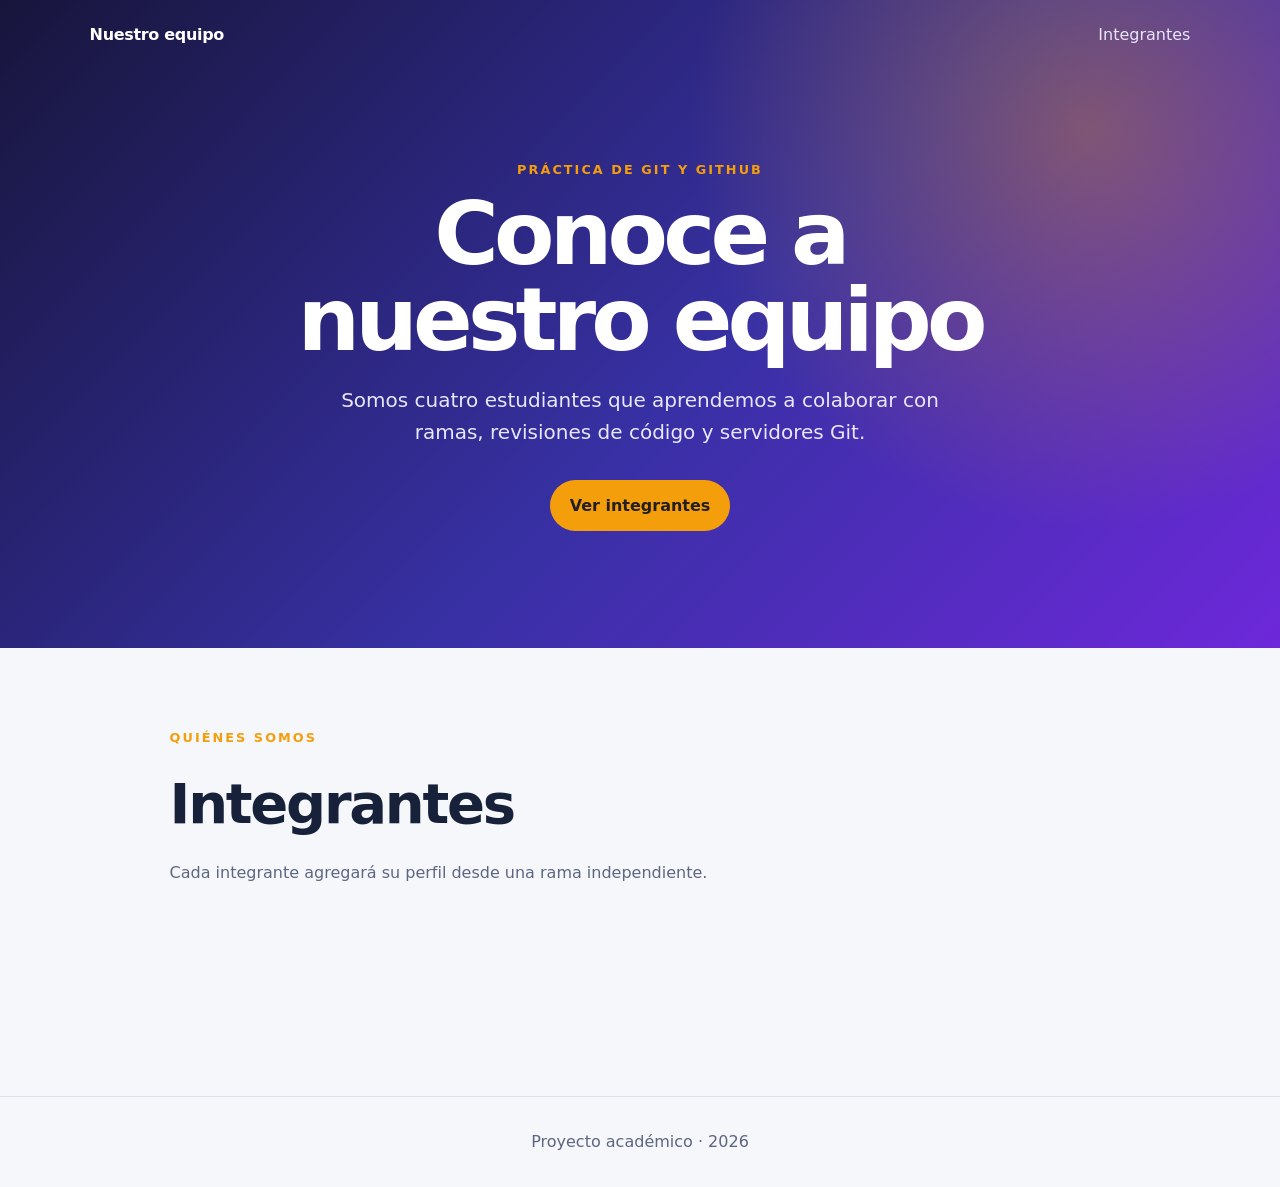
==== index.html @ dce3d2b5 "Agrega estructura base de la página" ====
<!doctype html>
<html lang="es">
<head>
  <meta charset="utf-8">
  <meta name="viewport" content="width=device-width, initial-scale=1">
  <meta name="description" content="Página de presentación de nuestro equipo de trabajo.">
  <title>Página del equipo</title>
  <link rel="stylesheet" href="styles.css">
</head>
<body>
  <header class="hero">
    <nav class="nav" aria-label="Navegación principal">
      <a class="brand" href="index.html">Nuestro equipo</a>
      <a class="nav-link" href="#integrantes">Integrantes</a>
    </nav>

    <div class="hero-content">
      <p class="eyebrow">Práctica de Git y GitHub</p>
      <h1>Conoce a nuestro equipo</h1>
      <p class="intro">Somos cuatro estudiantes que aprendemos a colaborar con ramas, revisiones de código y servidores Git.</p>
      <a class="button" href="#integrantes">Ver integrantes</a>
    </div>
  </header>

  <main>
    <section class="team" aria-labelledby="team-title">
      <div class="section-heading">
        <p class="eyebrow">Quiénes somos</p>
        <h2 id="team-title">Integrantes</h2>
        <p>Cada integrante agregará su perfil desde una rama independiente.</p>
      </div>

      <ul id="integrantes" class="member-grid">
        <!-- Cada integrante agregará aquí el enlace a su página. -->
      </ul>
    </section>
  </main>

  <footer>
    <p>Proyecto académico · <span id="year">2026</span></p>
  </footer>
</body>
</html>
---- styles.css ----
:root {
  --ink: #17213a;
  --muted: #5d6680;
  --paper: #f6f7fb;
  --surface: #ffffff;
  --primary: #4f46e5;
  --primary-dark: #3730a3;
  --accent: #f59e0b;
  --line: #dde1eb;
  --shadow: 0 18px 50px rgba(23, 33, 58, 0.12);
}

* {
  box-sizing: border-box;
}

html {
  scroll-behavior: smooth;
}

body {
  margin: 0;
  color: var(--ink);
  background: var(--paper);
  font-family: Inter, ui-sans-serif, system-ui, -apple-system, BlinkMacSystemFont, "Segoe UI", sans-serif;
  line-height: 1.6;
}

a {
  color: inherit;
}

.hero {
  min-height: 72vh;
  padding: 0 7vw 5rem;
  color: #fff;
  background:
    radial-gradient(circle at 85% 20%, rgba(245, 158, 11, 0.35), transparent 25rem),
    linear-gradient(135deg, #17153b 0%, var(--primary-dark) 55%, #6d28d9 100%);
}

.nav {
  display: flex;
  align-items: center;
  justify-content: space-between;
  max-width: 1120px;
  margin: 0 auto;
  padding: 1.4rem 0;
}

.brand,
.nav-link {
  text-decoration: none;
}

.brand {
  font-weight: 800;
  letter-spacing: -0.02em;
}

.nav-link {
  color: #e9e7ff;
}

.hero-content {
  max-width: 780px;
  margin: 10vh auto 0;
  text-align: center;
}

.eyebrow {
  margin: 0 0 0.65rem;
  color: var(--accent);
  font-size: 0.8rem;
  font-weight: 800;
  letter-spacing: 0.16em;
  text-transform: uppercase;
}

h1,
h2,
h3,
p {
  margin-top: 0;
}

h1 {
  margin-bottom: 1.25rem;
  font-size: clamp(2.75rem, 8vw, 5.5rem);
  line-height: 0.98;
  letter-spacing: -0.055em;
}

.intro {
  max-width: 650px;
  margin: 0 auto 2rem;
  color: #e9e7ff;
  font-size: clamp(1rem, 2.5vw, 1.25rem);
}

.button {
  display: inline-block;
  padding: 0.8rem 1.2rem;
  color: #231f20;
  background: var(--accent);
  border-radius: 999px;
  font-weight: 800;
  text-decoration: none;
  transition: transform 160ms ease, box-shadow 160ms ease;
}

.button:hover,
.button:focus-visible {
  box-shadow: 0 10px 30px rgba(245, 158, 11, 0.28);
  transform: translateY(-2px);
}

.team {
  max-width: 1120px;
  min-height: 28rem;
  margin: 0 auto;
  padding: 5rem 7vw;
}

.section-heading {
  max-width: 680px;
  margin-bottom: 2.5rem;
}

.section-heading h2 {
  margin-bottom: 0.75rem;
  font-size: clamp(2rem, 5vw, 3.5rem);
  letter-spacing: -0.04em;
}

.section-heading > p:last-child {
  color: var(--muted);
}

.member-grid {
  display: grid;
  grid-template-columns: repeat(auto-fit, minmax(220px, 1fr));
  gap: 1.25rem;
  margin: 0;
  padding: 0;
  list-style: none;
}

.member-card a {
  display: block;
  min-height: 11rem;
  padding: 1.5rem;
  background: var(--surface);
  border: 1px solid var(--line);
  border-radius: 1.25rem;
  box-shadow: var(--shadow);
  text-decoration: none;
  transition: border-color 160ms ease, transform 160ms ease;
}

.member-card a:hover,
.member-card a:focus-visible {
  border-color: var(--primary);
  transform: translateY(-4px);
}

.member-card .emoji {
  display: block;
  margin-bottom: 1.25rem;
  font-size: 2rem;
}

.profile {
  display: grid;
  place-items: center;
  min-height: 100vh;
  padding: 2rem;
  background:
    radial-gradient(circle at 20% 15%, rgba(79, 70, 229, 0.15), transparent 24rem),
    var(--paper);
}

.profile-card {
  width: min(680px, 100%);
  padding: clamp(2rem, 7vw, 4rem);
  background: var(--surface);
  border: 1px solid var(--line);
  border-radius: 1.5rem;
  box-shadow: var(--shadow);
}

.profile-emoji {
  font-size: 4rem;
}

.profile-card h1 {
  color: var(--ink);
  font-size: clamp(2.25rem, 8vw, 4rem);
}

.profile-list {
  padding-left: 1.2rem;
}

.back-link {
  display: inline-block;
  margin-top: 1rem;
  color: var(--primary-dark);
  font-weight: 800;
}

footer {
  padding: 2rem 7vw;
  color: var(--muted);
  border-top: 1px solid var(--line);
  text-align: center;
}

footer p {
  margin: 0;
}

@media (max-width: 560px) {
  .hero {
    padding-inline: 1.25rem;
  }

  .team {
    padding-inline: 1.25rem;
  }
}
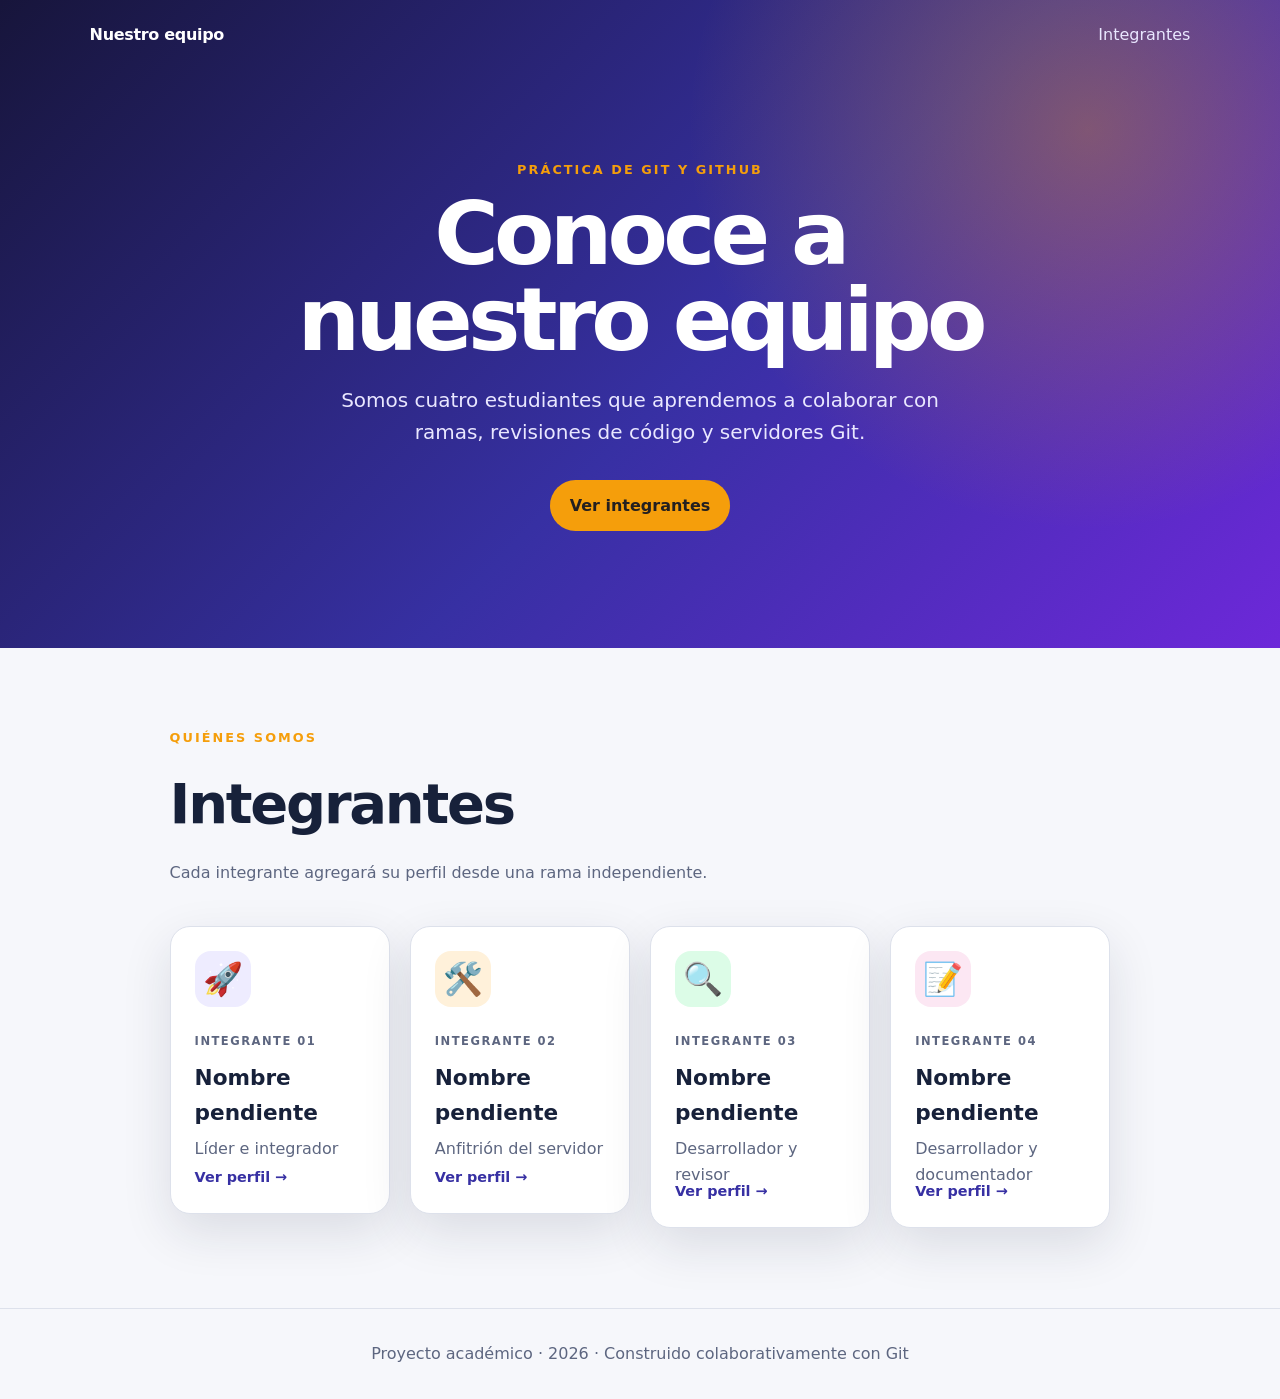
==== commit 08da0ef9: "Agrega perfiles provisionales de los integrantes" ====
--- a/index.html
+++ b/index.html
@@ -31,14 +31,48 @@
       </div>
 
       <ul id="integrantes" class="member-grid">
-        <!-- Cada integrante agregará aquí el enlace a su página. -->
+        <li class="member-card member-card--violet">
+          <a href="integrante-1.html">
+            <span class="emoji" aria-hidden="true">🚀</span>
+            <span class="member-number">Integrante 01</span>
+            <h3>Nombre pendiente</h3>
+            <p>Líder e integrador</p>
+            <span class="card-link">Ver perfil <span aria-hidden="true">→</span></span>
+          </a>
+        </li>
+        <li class="member-card member-card--orange">
+          <a href="integrante-2.html">
+            <span class="emoji" aria-hidden="true">🛠️</span>
+            <span class="member-number">Integrante 02</span>
+            <h3>Nombre pendiente</h3>
+            <p>Anfitrión del servidor</p>
+            <span class="card-link">Ver perfil <span aria-hidden="true">→</span></span>
+          </a>
+        </li>
+        <li class="member-card member-card--green">
+          <a href="integrante-3.html">
+            <span class="emoji" aria-hidden="true">🔍</span>
+            <span class="member-number">Integrante 03</span>
+            <h3>Nombre pendiente</h3>
+            <p>Desarrollador y revisor</p>
+            <span class="card-link">Ver perfil <span aria-hidden="true">→</span></span>
+          </a>
+        </li>
+        <li class="member-card member-card--pink">
+          <a href="integrante-4.html">
+            <span class="emoji" aria-hidden="true">📝</span>
+            <span class="member-number">Integrante 04</span>
+            <h3>Nombre pendiente</h3>
+            <p>Desarrollador y documentador</p>
+            <span class="card-link">Ver perfil <span aria-hidden="true">→</span></span>
+          </a>
+        </li>
       </ul>
     </section>
   </main>
 
   <footer>
-    <p>Proyecto académico · <span id="year">2026</span></p>
+    <p>Proyecto académico · 2026 · Construido colaborativamente con Git</p>
   </footer>
 </body>
 </html>
-
--- a/styles.css
+++ b/styles.css
@@ -147,8 +147,9 @@
 }
 
 .member-card a {
+  position: relative;
   display: block;
-  min-height: 11rem;
+  min-height: 18rem;
   padding: 1.5rem;
   background: var(--surface);
   border: 1px solid var(--line);
@@ -165,9 +166,54 @@
 }
 
 .member-card .emoji {
-  display: block;
+  display: grid;
+  width: 3.5rem;
+  height: 3.5rem;
+  place-items: center;
   margin-bottom: 1.25rem;
+  background: #eeecff;
+  border-radius: 1rem;
   font-size: 2rem;
+  line-height: 1.2;
+}
+
+.member-card--orange .emoji {
+  background: #fff1da;
+}
+
+.member-card--green .emoji {
+  background: #dcfce7;
+}
+
+.member-card--pink .emoji {
+  background: #fce7f3;
+}
+
+.member-number {
+  color: var(--muted);
+  font-size: 0.72rem;
+  font-weight: 800;
+  letter-spacing: 0.13em;
+  text-transform: uppercase;
+}
+
+.member-card h3 {
+  margin: 0.55rem 0 0.35rem;
+  font-size: 1.35rem;
+}
+
+.member-card p {
+  color: var(--muted);
+}
+
+.card-link {
+  position: absolute;
+  right: 1.5rem;
+  bottom: 1.5rem;
+  left: 1.5rem;
+  color: var(--primary-dark);
+  font-size: 0.9rem;
+  font-weight: 800;
 }
 
 .profile {
@@ -189,6 +235,18 @@
   box-shadow: var(--shadow);
 }
 
+.profile-card--orange {
+  --profile-accent: #c2410c;
+}
+
+.profile-card--green {
+  --profile-accent: #15803d;
+}
+
+.profile-card--pink {
+  --profile-accent: #be185d;
+}
+
 .profile-emoji {
   font-size: 4rem;
 }
@@ -196,6 +254,74 @@
 .profile-card h1 {
   color: var(--ink);
   font-size: clamp(2.25rem, 8vw, 4rem);
+}
+
+.profile-card .eyebrow,
+.profile-card .back-link {
+  color: var(--profile-accent, var(--primary-dark));
+}
+
+.profile-summary {
+  margin-bottom: 2rem;
+  color: var(--muted);
+  font-size: 1.05rem;
+}
+
+.profile-grid {
+  display: grid;
+  grid-template-columns: repeat(2, minmax(0, 1fr));
+  gap: 1rem;
+  margin: 2rem 0;
+}
+
+.profile-detail {
+  padding: 1rem;
+  background: var(--paper);
+  border: 1px solid var(--line);
+  border-radius: 1rem;
+}
+
+.profile-detail span {
+  display: block;
+  margin-bottom: 0.35rem;
+  color: var(--muted);
+  font-size: 0.72rem;
+  font-weight: 800;
+  letter-spacing: 0.1em;
+  text-transform: uppercase;
+}
+
+.profile-detail strong {
+  font-size: 1rem;
+}
+
+.projects {
+  margin-top: 2rem;
+  padding-top: 1.5rem;
+  border-top: 1px solid var(--line);
+}
+
+.projects h2 {
+  margin-bottom: 0.75rem;
+  font-size: 1.25rem;
+}
+
+.project-tags {
+  display: flex;
+  flex-wrap: wrap;
+  gap: 0.5rem;
+  margin: 0;
+  padding: 0;
+  list-style: none;
+}
+
+.project-tags li {
+  padding: 0.45rem 0.75rem;
+  color: var(--primary-dark);
+  background: #eeecff;
+  border-radius: 999px;
+  font-size: 0.85rem;
+  font-weight: 700;
 }
 
 .profile-list {
@@ -228,5 +354,23 @@
   .team {
     padding-inline: 1.25rem;
   }
-}
-
+
+  .profile {
+    padding: 1rem;
+  }
+
+  .profile-grid {
+    grid-template-columns: 1fr;
+  }
+}
+
+@media (prefers-reduced-motion: reduce) {
+  html {
+    scroll-behavior: auto;
+  }
+
+  .button,
+  .member-card a {
+    transition: none;
+  }
+}
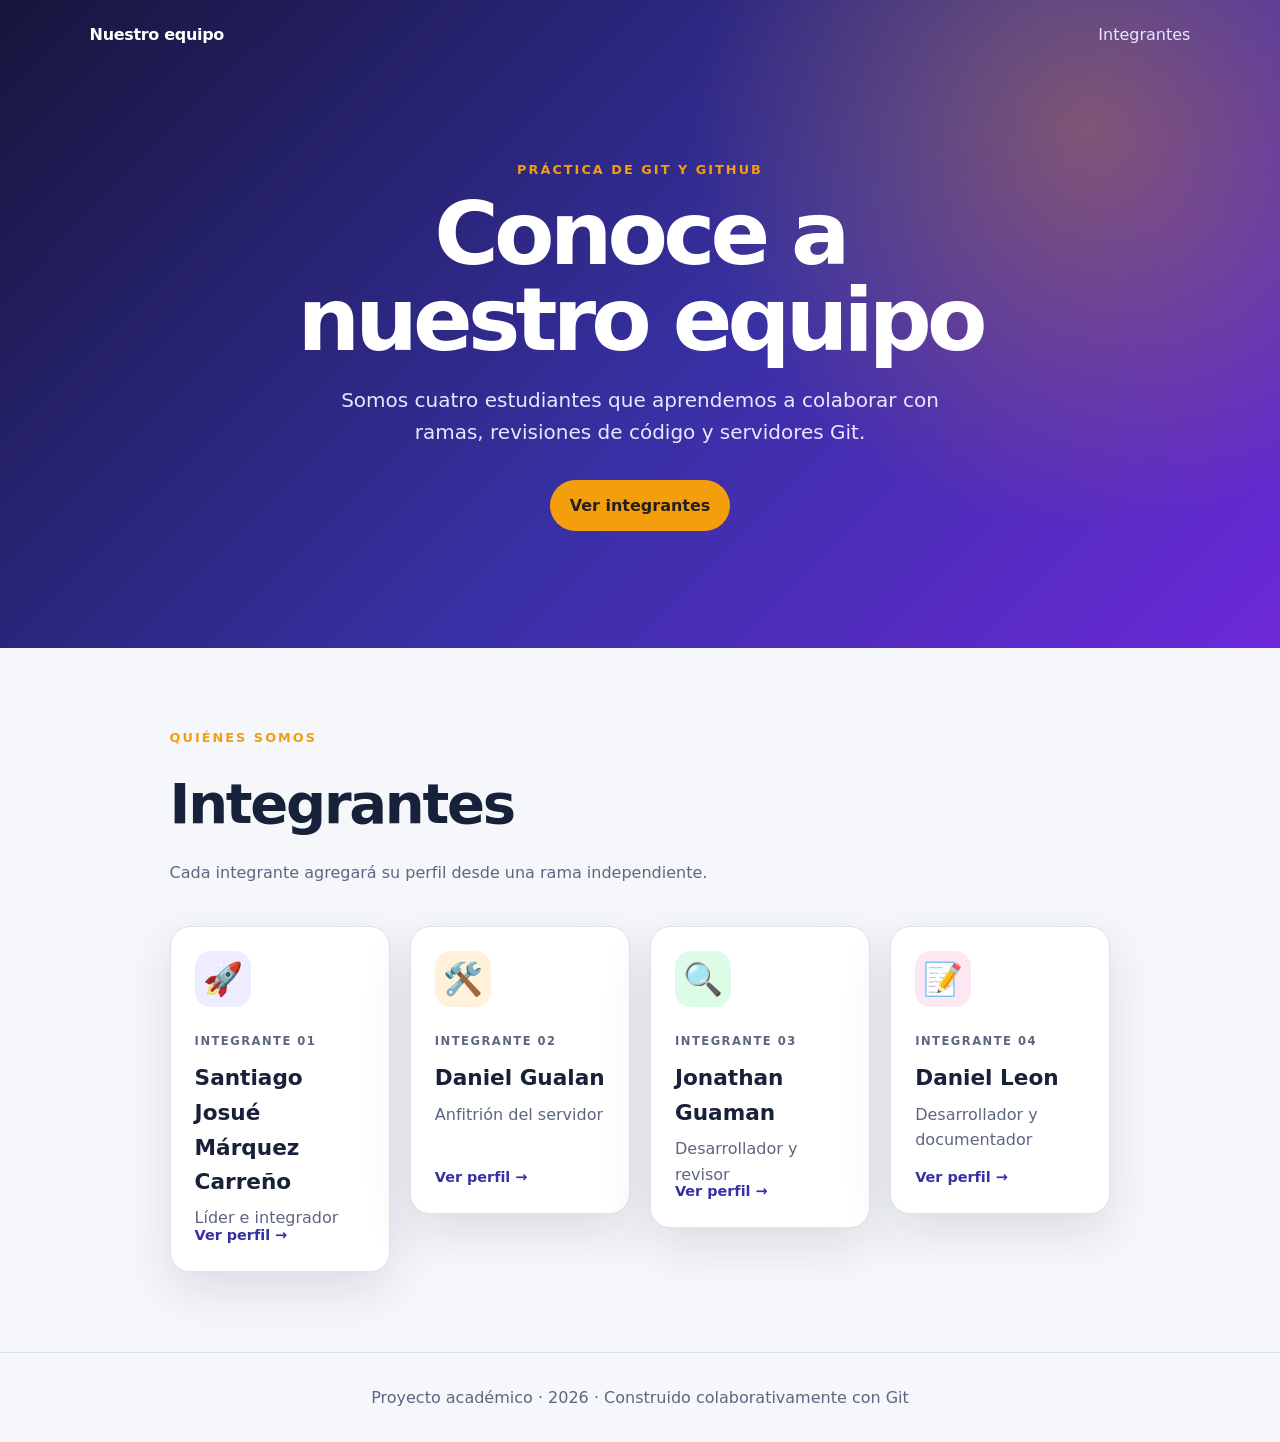
==== commit a8d6c8dd: "Actualiza nombres de los integrantes del equipo" ====
--- a/index.html
+++ b/index.html
@@ -35,7 +35,7 @@
           <a href="integrante-1.html">
             <span class="emoji" aria-hidden="true">🚀</span>
             <span class="member-number">Integrante 01</span>
-            <h3>Nombre pendiente</h3>
+            <h3>Santiago Josué Márquez Carreño</h3>
             <p>Líder e integrador</p>
             <span class="card-link">Ver perfil <span aria-hidden="true">→</span></span>
           </a>
@@ -44,7 +44,7 @@
           <a href="integrante-2.html">
             <span class="emoji" aria-hidden="true">🛠️</span>
             <span class="member-number">Integrante 02</span>
-            <h3>Nombre pendiente</h3>
+            <h3>Daniel Gualan</h3>
             <p>Anfitrión del servidor</p>
             <span class="card-link">Ver perfil <span aria-hidden="true">→</span></span>
           </a>
@@ -53,7 +53,7 @@
           <a href="integrante-3.html">
             <span class="emoji" aria-hidden="true">🔍</span>
             <span class="member-number">Integrante 03</span>
-            <h3>Nombre pendiente</h3>
+            <h3>Jonathan Guaman</h3>
             <p>Desarrollador y revisor</p>
             <span class="card-link">Ver perfil <span aria-hidden="true">→</span></span>
           </a>
@@ -62,7 +62,7 @@
           <a href="integrante-4.html">
             <span class="emoji" aria-hidden="true">📝</span>
             <span class="member-number">Integrante 04</span>
-            <h3>Nombre pendiente</h3>
+            <h3>Daniel Leon</h3>
             <p>Desarrollador y documentador</p>
             <span class="card-link">Ver perfil <span aria-hidden="true">→</span></span>
           </a>
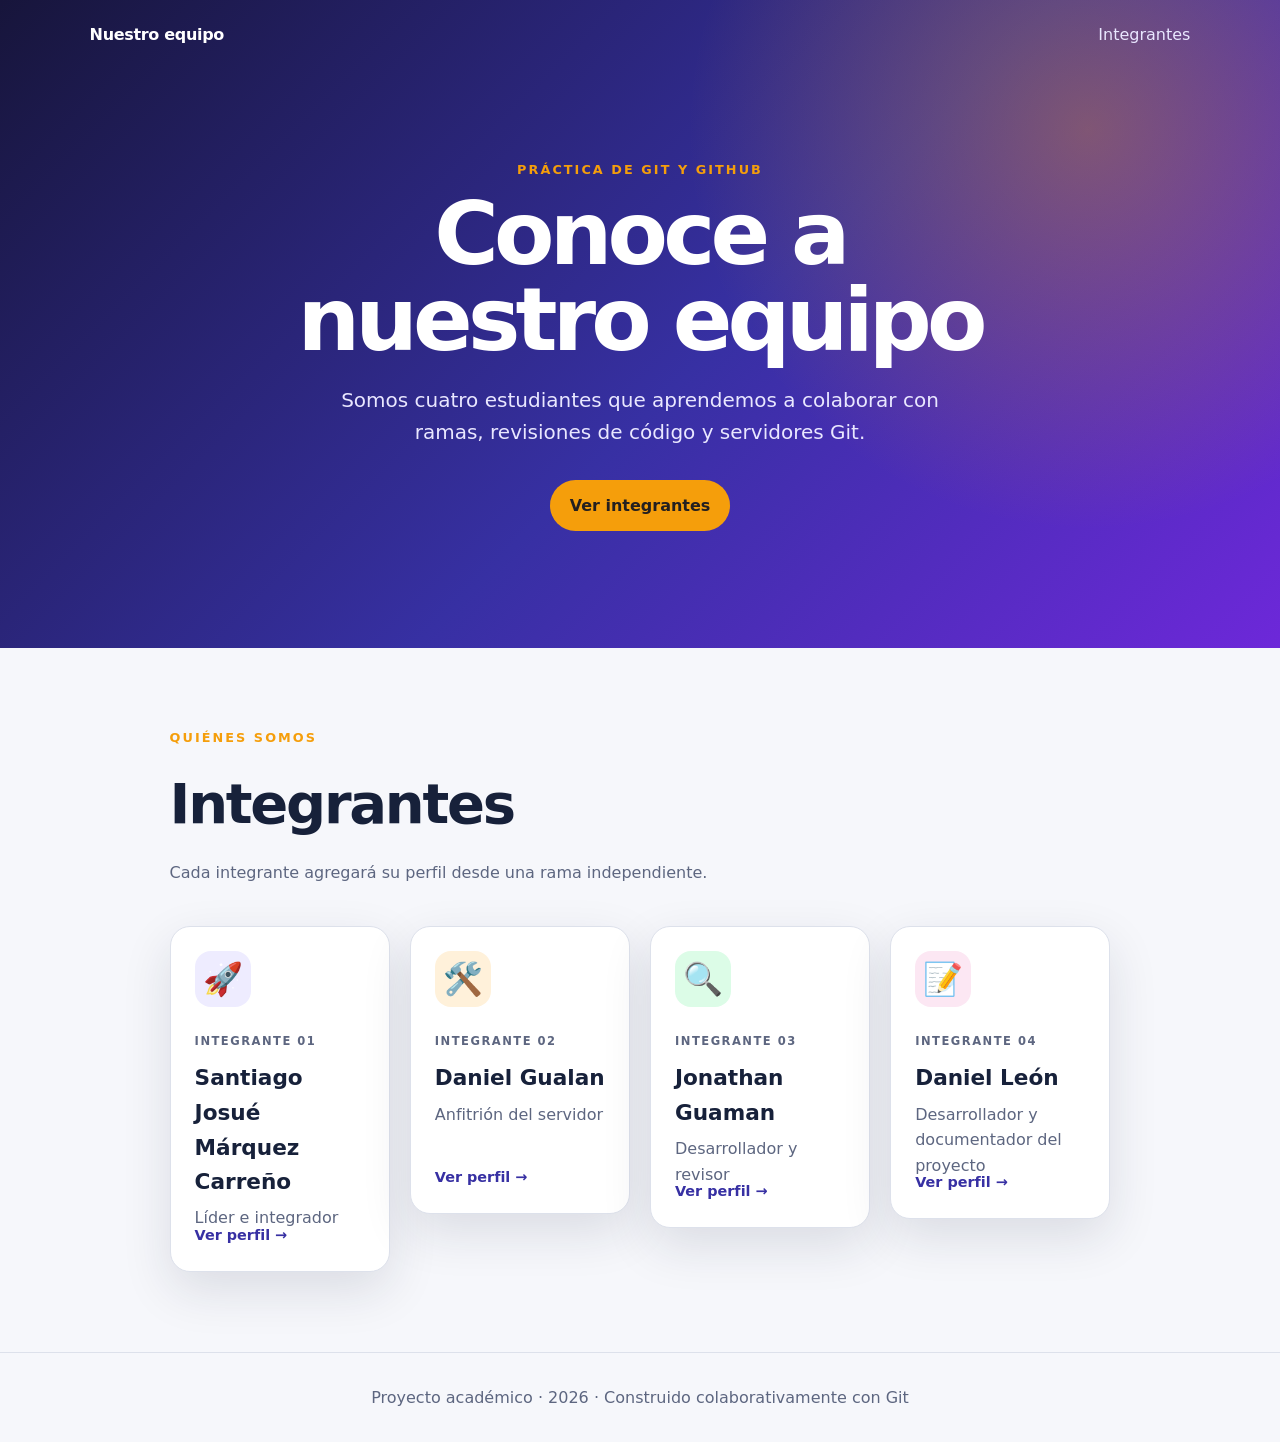
==== commit 2eca0b48: "Actualiza perfil de Daniel León mejorando el área de Documentación" ====
--- a/index.html
+++ b/index.html
@@ -62,8 +62,8 @@
           <a href="integrante-4.html">
             <span class="emoji" aria-hidden="true">📝</span>
             <span class="member-number">Integrante 04</span>
-            <h3>Daniel Leon</h3>
-            <p>Desarrollador y documentador</p>
+            <h3>Daniel León</h3>
+            <p>Desarrollador y documentador del proyecto</p>
             <span class="card-link">Ver perfil <span aria-hidden="true">→</span></span>
           </a>
         </li>
